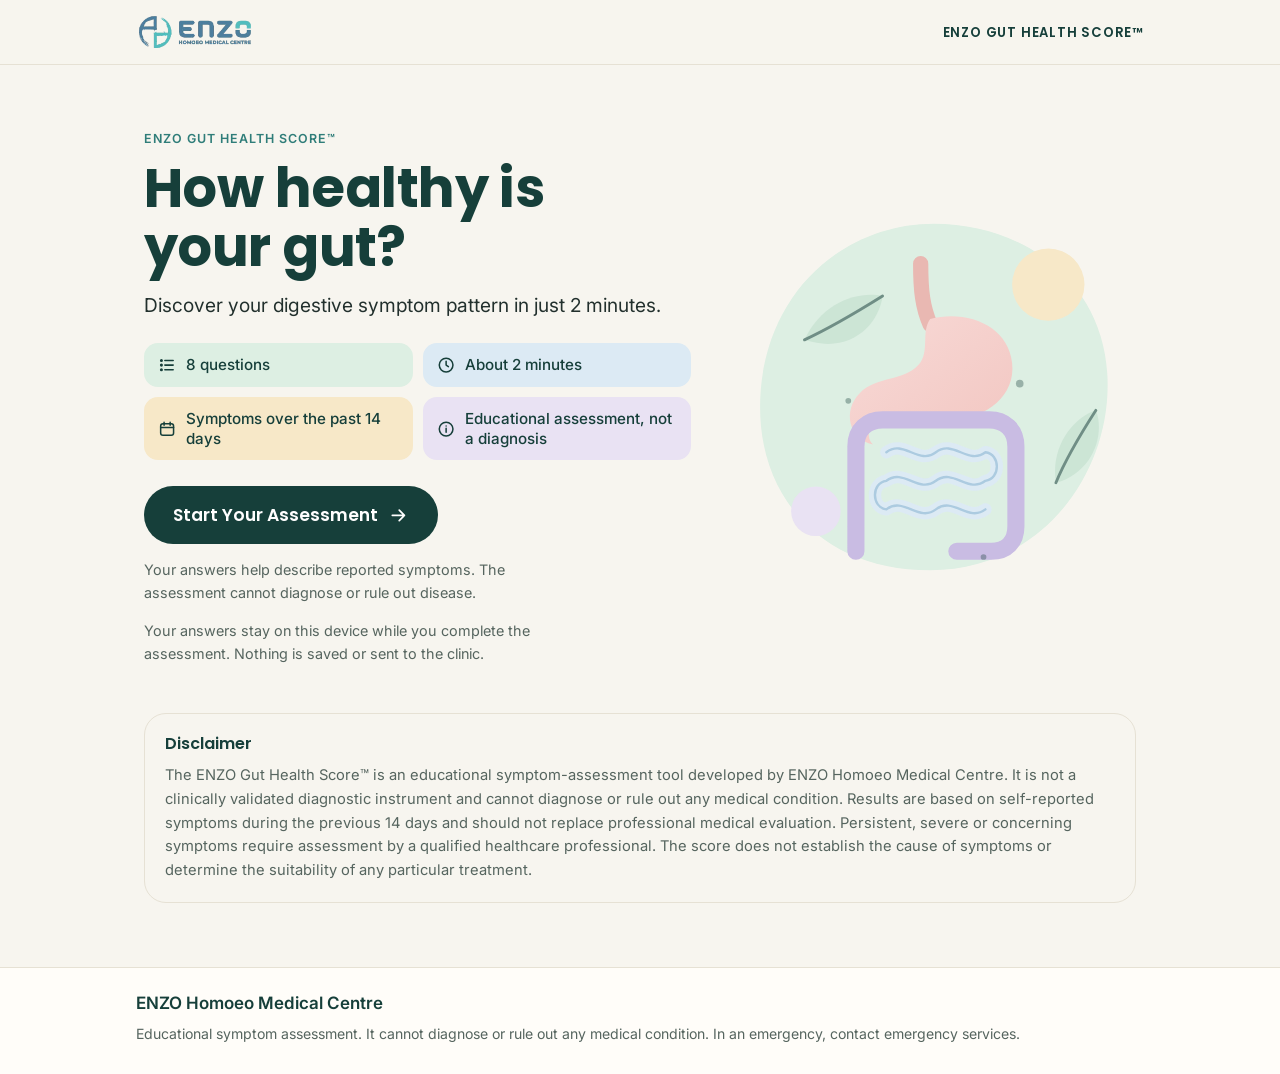
==== score/index.html @ ef60c64c "Add ENZO Gut Health Score public assessment app (score/) Self-contained, anonymous, no-build patient" ====
<!DOCTYPE html>
<html lang="en">
<head>
<meta charset="UTF-8" />
<meta name="viewport" content="width=device-width, initial-scale=1.0, viewport-fit=cover" />
<meta name="theme-color" content="#F7F5EF" />
<title>ENZO Gut Health Score™ · ENZO Homoeo Medical Centre</title>
<meta name="description" content="An 8-question educational digestive symptom assessment from ENZO Homoeo Medical Centre. Takes about 2 minutes. Not a diagnosis." />
<meta property="og:type" content="website" />
<meta property="og:title" content="ENZO Gut Health Score™" />
<meta property="og:description" content="How healthy is your gut? Discover your digestive symptom pattern in about 2 minutes. Educational assessment, not a diagnosis." />
<meta property="og:image" content="assets/logo-horizontal.png" />
<meta name="robots" content="index,follow" />
<!-- Add <link rel="canonical" href="https://<final-hostname>/"> once the real
     subdomain is registered and verified. See score/README.md §Deployment. -->
<link rel="icon" type="image/png" href="assets/logo-mark.png" />
<link rel="apple-touch-icon" href="assets/logo-mark.png" />
<link rel="preconnect" href="https://fonts.googleapis.com" />
<link rel="preconnect" href="https://fonts.gstatic.com" crossorigin />
<link href="https://fonts.googleapis.com/css2?family=Inter:wght@400;500;600;700&family=Poppins:wght@500;600;700&display=swap" rel="stylesheet" />
<link rel="stylesheet" href="css/gut-score.css" />
</head>
<body class="gut-score-app">
<a class="gs-skip" href="#gs-main">Skip to content</a>
<header class="gs-header">
  <div class="gs-header-in">
    <button type="button" class="gs-back" id="gsBack" hidden>
      <svg viewBox="0 0 24 24" aria-hidden="true" focusable="false"><path d="M15 18l-6-6 6-6" /></svg>
      <span>Back</span>
    </button>
    <a class="gs-brand" href="./" aria-label="ENZO Gut Health Score™ home">
      <img src="assets/logo-horizontal.png" alt="ENZO Homoeo Medical Centre" width="139" height="45" />
    </a>
    <span class="gs-product">ENZO Gut Health Score™</span>
  </div>
</header>

<main id="gs-main" class="gs-main" tabindex="-1">
  <div id="gsScreen">
    <noscript>
      <div class="gs-card">
        <h1 class="gs-h1">ENZO Gut Health Score™</h1>
        <p>This assessment needs JavaScript to calculate your score. Please enable JavaScript or use a different browser.</p>
      </div>
    </noscript>
  </div>
</main>

<div class="gs-sr" id="gsLive" aria-live="polite" aria-atomic="true"></div>

<footer class="gs-footer">
  <div class="gs-footer-in">
    <p class="gs-footer-name" id="gsClinicName">ENZO Homoeo Medical Centre</p>
    <p class="gs-footer-note">Educational symptom assessment. It cannot diagnose or rule out any medical condition. In an emergency, contact emergency services.</p>
    <nav class="gs-footer-links" id="gsFooterLinks" aria-label="Footer"></nav>
  </div>
</footer>

<script type="module" src="js/app.js"></script>
</body>
</html>
---- score/css/gut-score.css ----
/* ENZO Gut Health Score — public patient-facing styles.
   Everything is scoped under .gut-score-app; this file is never loaded by
   the staff app and the staff app's css/app.css is never loaded here. */
.gut-score-app{
  --gs-ivory:#F7F5EF; --gs-paper:#FFFDF9; --gs-ink:#163F3A; --gs-text:#22302D; --gs-muted:#56655F;
  --gs-line:#E6E1D4; --gs-sage:#DDEFE3; --gs-sage-d:#BFDDCB; --gs-pink:#F8DAD7; --gs-blue:#DCEAF4;
  --gs-lav:#E9E2F3; --gs-cream:#F7E8C8; --gs-teal:#2F7D79; --gs-slate:#4F7590;
  --gs-red:#A4281B; --gs-red-soft:#FCE9E6; --gs-amber:#8A5A00; --gs-amber-soft:#FBF0D9;
  --gs-r:22px; --gs-r-sm:14px; --gs-shadow:0 1px 2px rgba(22,63,58,.05),0 8px 24px rgba(22,63,58,.06);
  --gs-maxw:1040px; --gs-focus:0 0 0 3px var(--gs-paper),0 0 0 6px var(--gs-teal);
  margin:0; min-height:100dvh; display:flex; flex-direction:column;
  background:var(--gs-ivory); color:var(--gs-text);
  font:400 1.0625rem/1.6 "Inter",system-ui,-apple-system,"Segoe UI",Roboto,sans-serif;
  -webkit-font-smoothing:antialiased; -webkit-text-size-adjust:100%;
}
.gut-score-app *,.gut-score-app *::before,.gut-score-app *::after{box-sizing:border-box;}
:where(.gut-score-app) :where(h1,h2,h3,h4,p,ul,fieldset,legend){margin:0;padding:0;}
:where(.gut-score-app) :where(ul){list-style:none;}
.gut-score-app :is(h1,h2,h3,h4,.gs-product,.gs-btn,.gs-score-num){font-family:"Poppins","Inter",system-ui,sans-serif;}
.gut-score-app :focus-visible{outline:none;box-shadow:var(--gs-focus);border-radius:10px;}
.gut-score-app [tabindex="-1"]:focus{outline:none;box-shadow:none;}
.gut-score-app a{color:var(--gs-teal);}

.gs-sr{position:absolute!important;width:1px;height:1px;overflow:hidden;clip:rect(0 0 0 0);white-space:nowrap;}
.gs-skip{position:absolute;left:12px;top:-60px;z-index:50;background:var(--gs-ink);color:#fff!important;padding:10px 16px;border-radius:10px;text-decoration:none;}
.gs-skip:focus{top:12px;}

.gs-icon{width:1.2em;height:1.2em;flex:none;fill:none;stroke:currentColor;stroke-width:2;stroke-linecap:round;stroke-linejoin:round;}

/* ---------- header ---------- */
.gs-header{position:sticky;top:0;z-index:20;background:rgba(247,245,239,.94);border-bottom:1px solid var(--gs-line);}
.gs-header-in{max-width:var(--gs-maxw);margin:0 auto;display:flex;align-items:center;gap:12px;padding:10px 16px;min-height:64px;}
.gs-brand{display:flex;flex:none;}
.gs-brand img{display:block;width:118px;height:auto;}
.gs-product{margin-left:auto;font-weight:600;font-size:.82rem;letter-spacing:.06em;text-transform:uppercase;color:var(--gs-ink);text-align:right;}
.gs-back{display:inline-flex;align-items:center;gap:4px;min-height:44px;padding:0 12px 0 6px;border:1px solid var(--gs-line);border-radius:999px;background:var(--gs-paper);color:var(--gs-ink);font:600 .9rem "Inter",sans-serif;cursor:pointer;}
.gs-back svg{width:20px;height:20px;fill:none;stroke:currentColor;stroke-width:2.2;stroke-linecap:round;stroke-linejoin:round;}
.gs-back[hidden]{display:none;}

/* ---------- layout ---------- */
.gs-main{flex:1;width:100%;max-width:var(--gs-maxw);margin:0 auto;padding:24px 16px 48px;}
.gs-main:focus{outline:none;}
.gs-card{background:var(--gs-paper);border:1px solid var(--gs-line);border-radius:var(--gs-r);padding:24px 20px;box-shadow:var(--gs-shadow);}
.gs-step{max-width:720px;margin:0 auto;}

.gs-h1{font-size:clamp(2.1rem,7vw,3.4rem);line-height:1.08;font-weight:700;color:var(--gs-ink);letter-spacing:-.01em;}
.gs-h2{font-size:clamp(1.35rem,4.4vw,1.75rem);line-height:1.25;font-weight:600;color:var(--gs-ink);}
.gs-h3{font-size:1.2rem;line-height:1.3;font-weight:600;color:var(--gs-ink);margin-bottom:10px;}
.gs-h4{font-size:1rem;font-weight:600;color:var(--gs-ink);margin:20px 0 6px;}
.gs-eyebrow{display:block;font-size:.78rem;font-weight:600;letter-spacing:.08em;text-transform:uppercase;color:var(--gs-teal);margin-bottom:10px;}
.gs-lead{font-size:1.2rem;color:var(--gs-text);margin:14px 0 22px;}
.gs-small{font-size:.9rem;color:var(--gs-muted);}
.gs-note{font-size:.9rem;color:var(--gs-muted);margin-top:16px;padding-top:14px;border-top:1px dashed var(--gs-line);}
.gs-card :where(p+p){margin-top:10px;}

/* ---------- buttons ---------- */
.gs-btn{display:inline-flex;align-items:center;justify-content:center;gap:10px;min-height:52px;padding:12px 22px;border-radius:999px;border:1.5px solid transparent;font-weight:600;font-size:1rem;line-height:1.2;text-decoration:none;cursor:pointer;transition:background-color .2s,transform .2s,border-color .2s;}
.gs-btn-primary{background:var(--gs-ink);color:#fff;}
.gs-btn-primary:hover{background:#0F2F2B;transform:translateY(-1px);}
.gs-btn-ghost{background:transparent;color:var(--gs-ink);border-color:#CFC8B6;}
.gs-btn-ghost:hover{background:var(--gs-sage);}
.gs-btn-lg{min-height:58px;padding:14px 28px;font-size:1.08rem;}
.gs-btn-emergency{background:var(--gs-red);color:#fff!important;}
.gs-btn-emergency:hover{background:#86200F;}

/* ---------- intro ---------- */
.gs-hero{display:grid;gap:24px;align-items:center;padding:8px 0 28px;}
.gs-hero-art{order:-1;max-width:260px;margin:0 auto;width:100%;}
.gs-illus{display:block;width:100%;height:auto;}
.gs-facts{display:grid;grid-template-columns:1fr 1fr;gap:10px;margin-bottom:26px;}
.gs-facts li{display:flex;align-items:center;gap:10px;padding:12px 14px;border-radius:var(--gs-r-sm);font-size:.95rem;font-weight:500;color:var(--gs-ink);line-height:1.3;}
.gs-facts li:nth-child(1){background:var(--gs-sage);} .gs-facts li:nth-child(2){background:var(--gs-blue);}
.gs-facts li:nth-child(3){background:var(--gs-cream);} .gs-facts li:nth-child(4){background:var(--gs-lav);}
.gs-hero .gs-small{margin-top:14px;max-width:46ch;}
.gs-disclaimer{background:transparent;border:1px solid var(--gs-line);border-radius:var(--gs-r);padding:20px;margin-top:8px;}
.gs-disclaimer .gs-h3{font-size:1rem;}
.gs-disclaimer p{font-size:.92rem;color:var(--gs-muted);}

/* ---------- progress ---------- */
.gs-progress{margin-bottom:22px;}
.gs-progress-text{display:flex;justify-content:space-between;font-size:.88rem;font-weight:600;color:var(--gs-muted);margin-bottom:8px;}
.gs-progress-track{height:8px;border-radius:999px;background:#ECE7DA;overflow:hidden;}
.gs-progress-track span{display:block;height:100%;border-radius:inherit;background:var(--gs-teal);transition:width .35s ease;}

/* ---------- question ---------- */
.gs-fieldset{border:0;min-width:0;}
.gs-legend{display:block;width:100%;margin-bottom:6px;}
.gs-qtext{display:block;font:600 clamp(1.2rem,4.2vw,1.5rem)/1.35 "Poppins","Inter",sans-serif;color:var(--gs-ink);}
.gs-help{margin:10px 0 0;font-size:.95rem;color:var(--gs-muted);}
.gs-options,.gs-checks{display:grid;gap:10px;margin-top:20px;}
.gs-option{position:relative;display:flex;align-items:center;gap:14px;min-height:64px;padding:14px 16px;border:1.5px solid var(--gs-line);border-radius:var(--gs-r-sm);background:#fff;cursor:pointer;transition:border-color .2s,background-color .2s;}
.gs-option:hover{border-color:var(--gs-sage-d);background:#FBFDFB;}
.gs-option input{position:absolute;opacity:0;width:1px;height:1px;}
.gs-option-body{flex:1;display:flex;flex-wrap:wrap;align-items:baseline;justify-content:space-between;gap:2px 12px;}
.gs-option-label{font-weight:600;color:var(--gs-ink);font-size:1.05rem;}
.gs-option-detail{color:var(--gs-muted);font-size:.95rem;}
.gs-option-check{display:grid;place-items:center;width:28px;height:28px;border-radius:50%;border:2px solid #BDB6A4;color:transparent;flex:none;}
.gs-option-check .gs-icon{width:16px;height:16px;stroke-width:3;}
.gs-option:has(input:checked){border-color:var(--gs-teal);background:var(--gs-sage);}
.gs-option:has(input:checked) .gs-option-check{background:var(--gs-teal);border-color:var(--gs-teal);color:#fff;}
.gs-option:has(input:focus-visible){box-shadow:var(--gs-focus);}
.gs-error{min-height:1.5em;margin-top:12px;color:var(--gs-red);font-weight:600;font-size:.95rem;}
.gs-error:empty{min-height:0;margin:0;}
.gs-fieldset[aria-invalid="true"] .gs-option,.gs-fieldset[aria-invalid="true"] .gs-check{border-color:#D9A79F;}
.gs-nav{display:flex;justify-content:space-between;gap:12px;margin-top:24px;}
.gs-nav .gs-btn-primary{flex:1;max-width:280px;margin-left:auto;}

/* ---------- warning-sign check ---------- */
.gs-step .gs-h2{margin-bottom:18px;}
.gs-check{position:relative;display:flex;align-items:center;gap:14px;min-height:56px;padding:12px 16px;border:1.5px solid var(--gs-line);border-radius:var(--gs-r-sm);background:#fff;cursor:pointer;font-weight:500;color:var(--gs-ink);}
.gs-check input{position:absolute;opacity:0;width:1px;height:1px;}
.gs-check-box{display:grid;place-items:center;width:26px;height:26px;border-radius:7px;border:2px solid #BDB6A4;color:transparent;flex:none;}
.gs-check-box .gs-icon{width:16px;height:16px;stroke-width:3;}
.gs-check:has(input:checked){border-color:var(--gs-ink);background:#F3F1EA;}
.gs-check:has(input:checked) .gs-check-box{background:var(--gs-ink);border-color:var(--gs-ink);color:#fff;}
.gs-check:has(input:focus-visible){box-shadow:var(--gs-focus);}
.gs-check-none{margin-top:8px;background:var(--gs-sage);}
.gs-inline-alert{display:flex;gap:12px;align-items:flex-start;margin-top:18px;padding:14px 16px;border-radius:var(--gs-r-sm);background:var(--gs-red-soft);border:1.5px solid #E4A69C;color:var(--gs-red);}
.gs-inline-alert p{color:#5E1A10;}

/* ---------- results ---------- */
.gs-results{display:grid;gap:18px;max-width:780px;margin:0 auto;}
.gs-score-row{display:grid;grid-template-columns:auto 1fr;align-items:center;gap:8px 20px;margin-top:18px;}
.gs-ring{--p:0;grid-row:1;grid-column:1;width:132px;height:132px;border-radius:50%;
  background:radial-gradient(closest-side,var(--gs-paper) 76%,transparent 77%),conic-gradient(var(--gs-teal) calc(var(--p)*1%),#ECE7DA 0);}
.gs-score{grid-row:1;grid-column:1;display:flex;align-items:baseline;justify-content:center;width:132px;color:var(--gs-ink);}
.gs-score-num{font-size:2.9rem;font-weight:700;line-height:1;}
.gs-score-max{font-size:1.05rem;font-weight:600;color:var(--gs-muted);margin-left:4px;}
.gs-band{grid-row:1;grid-column:2;padding:16px 18px;border-radius:var(--gs-r-sm);}
.gs-band .gs-h3{margin-bottom:6px;}
.gs-band-range{font-size:.82rem;font-weight:600;color:var(--gs-muted);text-transform:uppercase;letter-spacing:.05em;margin-bottom:2px;}
.band-low{background:var(--gs-sage);} .band-mild{background:var(--gs-blue);}
.band-moderate{background:var(--gs-cream);} .band-high{background:var(--gs-pink);}

.gs-subs{display:grid;gap:16px;}
.gs-sub-top{display:flex;justify-content:space-between;gap:12px;margin-bottom:6px;font-weight:500;color:var(--gs-ink);}
.gs-sub-val{font-weight:700;font-variant-numeric:tabular-nums;white-space:nowrap;}
.gs-bar{height:12px;border-radius:999px;background:#ECE7DA;overflow:hidden;}
.gs-bar span{display:block;height:100%;border-radius:inherit;background:var(--gs-teal);min-width:0;}
.gs-chips{display:flex;flex-wrap:wrap;gap:8px;margin-top:4px;}
.gs-chip{padding:8px 14px;border-radius:999px;font-weight:600;font-size:.95rem;color:var(--gs-ink);border:1px solid rgba(22,63,58,.12);}
.sub-bloatingGas.gs-chip{background:var(--gs-sage);} .sub-acidity.gs-chip{background:var(--gs-pink);}
.sub-pain.gs-chip{background:var(--gs-cream);} .sub-bowel.gs-chip{background:var(--gs-blue);}
.sub-food.gs-chip{background:var(--gs-lav);} .sub-impact.gs-chip{background:#EDE8DA;}

.gs-safety{border-radius:var(--gs-r);padding:22px 20px;border:2px solid;}
.gs-safety p+p,.gs-safety ul+p{margin-top:10px;}
.gs-safety-urgent{background:var(--gs-red-soft);border-color:var(--gs-red);}
.gs-safety-prompt{background:var(--gs-amber-soft);border-color:#C99A3D;}
.gs-safety-head{display:flex;align-items:center;gap:12px;margin-bottom:12px;}
.gs-safety-head .gs-icon{width:30px;height:30px;}
.gs-safety-urgent .gs-safety-head{color:var(--gs-red);} .gs-safety-prompt .gs-safety-head{color:var(--gs-amber);}
.gs-safety .gs-h2{color:inherit;}
.gs-safety-list{list-style:disc;padding-left:1.3em;margin:6px 0 4px;font-weight:600;}
.gs-safety-actions{display:flex;flex-wrap:wrap;align-items:center;gap:8px 14px;margin:16px 0 8px;}

.gs-cta{display:grid;gap:18px;padding:26px 22px;border-radius:var(--gs-r);background:var(--gs-ink);color:#E9F2EE;}
.gs-cta .gs-h2{color:#fff;margin-bottom:8px;}
.gs-cta .gs-btn-primary{background:var(--gs-cream);color:var(--gs-ink);}
.gs-cta .gs-btn-primary:hover{background:#fff;}
.gs-cta-fallback{font-weight:600;color:#fff;}
.gs-actions{display:flex;flex-wrap:wrap;gap:10px;margin-top:16px;}
.gs-print-meta{display:none;}

/* ---------- footer ---------- */
.gs-footer{border-top:1px solid var(--gs-line);background:var(--gs-paper);}
.gs-footer-in{max-width:var(--gs-maxw);margin:0 auto;padding:22px 16px 28px;display:grid;gap:6px;}
.gs-footer-name{font-weight:600;color:var(--gs-ink);}
.gs-footer-note{font-size:.88rem;color:var(--gs-muted);}
.gs-footer-links{display:flex;flex-wrap:wrap;gap:16px;font-size:.92rem;}
.gs-footer-links:empty{display:none;}

/* ---------- responsive ---------- */
@media (max-width:420px){
  .gs-product{font-size:.7rem;letter-spacing:.04em;}
  .gs-brand img{width:100px;}
  .gs-facts{grid-template-columns:1fr;}
  .gs-score-row{grid-template-columns:1fr;justify-items:center;}
  .gs-ring,.gs-score{grid-column:1;}
  .gs-band{grid-row:2;grid-column:1;width:100%;}
  .gs-nav .gs-btn-ghost{padding:12px 16px;}
}
@media (min-width:768px){
  .gs-main{padding:40px 24px 64px;}
  .gs-card{padding:32px;}
  .gs-hero{grid-template-columns:1.15fr .85fr;gap:40px;padding:24px 0 40px;}
  .gs-hero-art{order:0;max-width:400px;}
  .gs-cta{padding:32px;}
  .gs-cta-split{grid-template-columns:1fr auto;align-items:center;}
  .gs-safety{padding:28px 32px;}
}

@media (prefers-reduced-motion:reduce){
  .gut-score-app *{transition:none!important;animation:none!important;scroll-behavior:auto!important;}
  .gs-btn:hover{transform:none;}
}
@media (forced-colors:active){
  .gs-option:has(input:checked),.gs-check:has(input:checked){outline:3px solid Highlight;}
  .gs-bar span,.gs-progress-track span{background:Highlight;forced-color-adjust:none;}
}

/* ---------- print: the result only, no navigation ---------- */
@media print{
  .gut-score-app{background:#fff;font-size:11pt;}
  .gs-header,.gs-footer,.gs-skip,.gs-actions,.gs-cta-action,.gs-safety-actions .gs-btn,.gs-privacy{display:none!important;}
  .gs-main{padding:0;max-width:none;}
  .gs-card,.gs-safety,.gs-cta{box-shadow:none;break-inside:avoid;}
  .gs-cta{background:#fff;color:#000;border:1px solid #999;}
  .gs-cta .gs-h2{color:#000;}
  .gs-ring,.gs-bar,.gs-bar span{-webkit-print-color-adjust:exact;print-color-adjust:exact;}
  .gs-print-meta{display:block;font-size:9pt;color:#555;}
}
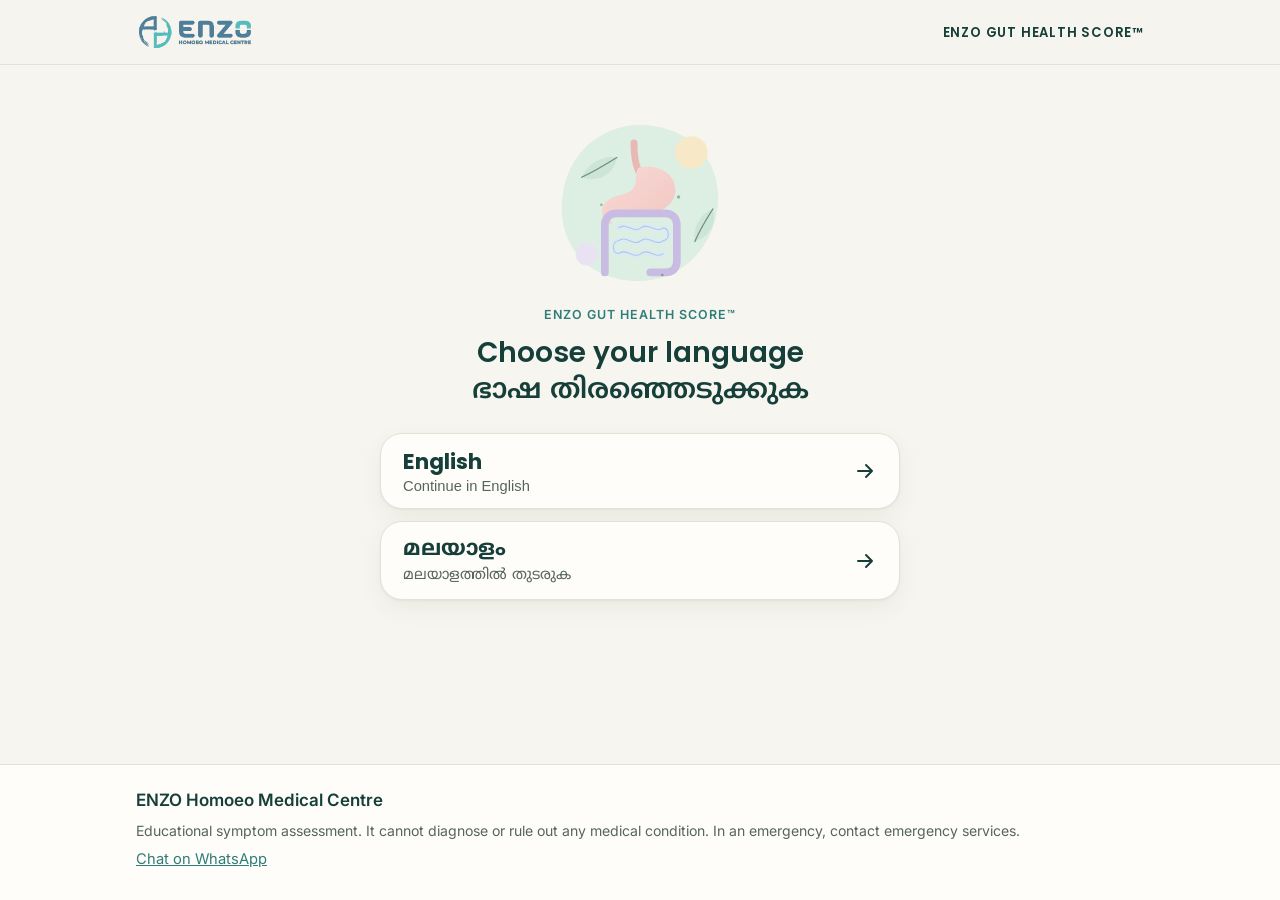
==== commit 95fc0012: "Gut Health Score: Malayalam, language choice, WhatsApp lead button, photo slots - New first screen t" ====
--- a/score/index.html
+++ b/score/index.html
@@ -8,8 +8,12 @@
 <meta name="description" content="An 8-question educational digestive symptom assessment from ENZO Homoeo Medical Centre. Takes about 2 minutes. Not a diagnosis." />
 <meta property="og:type" content="website" />
 <meta property="og:title" content="ENZO Gut Health Score™" />
-<meta property="og:description" content="How healthy is your gut? Discover your digestive symptom pattern in about 2 minutes. Educational assessment, not a diagnosis." />
-<meta property="og:image" content="assets/logo-horizontal.png" />
+<meta property="og:description" content="How healthy is your gut? 8 questions, about 2 minutes, in English or Malayalam. Educational assessment, not a diagnosis." />
+<meta property="og:image" content="https://ihkarise.github.io/ENZO-CLINIC-/score/assets/share.jpg" />
+<meta property="og:image:width" content="1200" />
+<meta property="og:image:height" content="630" />
+<meta property="og:url" content="https://ihkarise.github.io/ENZO-CLINIC-/score/" />
+<meta name="twitter:card" content="summary_large_image" />
 <meta name="robots" content="index,follow" />
 <!-- Add <link rel="canonical" href="https://<final-hostname>/"> once the real
      subdomain is registered and verified. See score/README.md §Deployment. -->
@@ -17,11 +21,11 @@
 <link rel="apple-touch-icon" href="assets/logo-mark.png" />
 <link rel="preconnect" href="https://fonts.googleapis.com" />
 <link rel="preconnect" href="https://fonts.gstatic.com" crossorigin />
-<link href="https://fonts.googleapis.com/css2?family=Inter:wght@400;500;600;700&family=Poppins:wght@500;600;700&display=swap" rel="stylesheet" />
+<link href="https://fonts.googleapis.com/css2?family=Inter:wght@400;500;600;700&family=Noto+Sans+Malayalam:wght@400;500;600;700&family=Poppins:wght@500;600;700&display=swap" rel="stylesheet" />
 <link rel="stylesheet" href="css/gut-score.css" />
 </head>
 <body class="gut-score-app">
-<a class="gs-skip" href="#gs-main">Skip to content</a>
+<a class="gs-skip" id="gsSkip" href="#gs-main">Skip to content</a>
 <header class="gs-header">
   <div class="gs-header-in">
     <button type="button" class="gs-back" id="gsBack" hidden>
@@ -32,6 +36,7 @@
       <img src="assets/logo-horizontal.png" alt="ENZO Homoeo Medical Centre" width="139" height="45" />
     </a>
     <span class="gs-product">ENZO Gut Health Score™</span>
+    <div class="gs-lang" id="gsLang" role="group" aria-label="Language" hidden></div>
   </div>
 </header>
 
@@ -51,7 +56,7 @@
 <footer class="gs-footer">
   <div class="gs-footer-in">
     <p class="gs-footer-name" id="gsClinicName">ENZO Homoeo Medical Centre</p>
-    <p class="gs-footer-note">Educational symptom assessment. It cannot diagnose or rule out any medical condition. In an emergency, contact emergency services.</p>
+    <p class="gs-footer-note" id="gsFooterNote">Educational symptom assessment. It cannot diagnose or rule out any medical condition. In an emergency, contact emergency services.</p>
     <nav class="gs-footer-links" id="gsFooterLinks" aria-label="Footer"></nav>
   </div>
 </footer>
--- a/score/css/gut-score.css
+++ b/score/css/gut-score.css
@@ -170,6 +170,60 @@
 .gs-footer-links{display:flex;flex-wrap:wrap;gap:16px;font-size:.92rem;}
 .gs-footer-links:empty{display:none;}
 
+/* ---------- Malayalam ---------- */
+html:lang(ml) .gut-score-app,html:lang(ml) .gut-score-app :is(h1,h2,h3,h4,.gs-btn,.gs-qtext){font-family:"Noto Sans Malayalam","Inter",system-ui,sans-serif;}
+html:lang(ml) .gut-score-app{line-height:1.75;}
+html:lang(ml) .gs-h1{font-size:clamp(1.8rem,6vw,2.8rem);line-height:1.3;}
+html:lang(ml) .gs-eyebrow,html:lang(ml) .gs-band-range{text-transform:none;letter-spacing:0;}
+[lang="ml"]{font-family:"Noto Sans Malayalam","Inter",system-ui,sans-serif;}
+
+/* ---------- header language switch ---------- */
+.gs-lang{display:inline-flex;flex:none;margin-left:12px;padding:3px;border:1px solid var(--gs-line);border-radius:999px;background:var(--gs-paper);}
+.gs-lang[hidden]{display:none;}
+.gs-lang button{min-height:38px;padding:0 12px;border:0;border-radius:999px;background:transparent;color:var(--gs-ink);font:600 .85rem "Inter","Noto Sans Malayalam",sans-serif;cursor:pointer;}
+.gs-lang button[lang="ml"]{font-family:"Noto Sans Malayalam",sans-serif;}
+.gs-lang button[aria-pressed="true"]{background:var(--gs-ink);color:#fff;}
+
+/* ---------- language choice screen ---------- */
+.gs-langpick{max-width:520px;margin:0 auto;text-align:center;padding:8px 0 24px;}
+.gs-langpick-art{width:180px;margin:0 auto 12px;}
+.gs-langpick .gs-h2 span{display:block;}
+.gs-langpick-ml{margin-top:4px;}
+.gs-langpick-btns{display:grid;gap:12px;margin-top:24px;}
+.gs-langbtn{display:grid;grid-template-columns:1fr auto;align-items:center;gap:2px 12px;width:100%;min-height:76px;padding:14px 22px;text-align:left;border:1.5px solid var(--gs-line);border-radius:var(--gs-r);background:var(--gs-paper);color:var(--gs-ink);cursor:pointer;box-shadow:var(--gs-shadow);transition:border-color .2s,background-color .2s;}
+.gs-langbtn:hover{border-color:var(--gs-teal);background:var(--gs-sage);}
+.gs-langbtn-name{font:700 1.35rem/1.3 "Poppins","Noto Sans Malayalam",sans-serif;}
+.gs-langbtn[lang="ml"] .gs-langbtn-name,.gs-langbtn[lang="ml"] .gs-langbtn-sub{font-family:"Noto Sans Malayalam",sans-serif;}
+.gs-langbtn-sub{grid-column:1;font-size:.92rem;color:var(--gs-muted);}
+.gs-langbtn .gs-icon{grid-column:2;grid-row:1/span 2;width:24px;height:24px;}
+
+/* ---------- optional photos ---------- */
+.gs-hero-photo img{display:block;width:100%;height:auto;aspect-ratio:1;object-fit:cover;border-radius:44% 56% 52% 48% / 48% 46% 54% 52%;}
+.gs-hero-art.has-photo .gs-illus{display:none;}
+.gs-wa-photo{flex:none;}
+.gs-wa-photo img{display:block;width:96px;height:96px;border-radius:50%;object-fit:cover;border:3px solid #fff;box-shadow:var(--gs-shadow);}
+
+/* ---------- WhatsApp lead card ---------- */
+.gs-wa{display:flex;flex-wrap:wrap;gap:16px 22px;align-items:flex-start;padding:24px 20px;border-radius:var(--gs-r);background:var(--gs-sage);border:1.5px solid var(--gs-sage-d);}
+.gs-wa-body{flex:1;min-width:240px;}
+.gs-wa .gs-h2{margin-bottom:8px;}
+.gs-wa-score{font-size:1.1rem;color:var(--gs-ink);margin-bottom:8px;}
+.gs-wa-score strong{font-family:"Poppins",sans-serif;font-size:1.35rem;}
+.gs-btn-wa{width:100%;max-width:420px;margin:14px 0 8px;background:#1B7F4C;color:#fff!important;min-height:58px;font-size:1.05rem;}
+.gs-btn-wa:hover{background:#146A3E;transform:translateY(-1px);}
+.gs-btn-wa .gs-icon{width:24px;height:24px;}
+.gs-wa-urgent{display:flex;gap:8px;align-items:flex-start;margin-top:10px;font-weight:600;color:var(--gs-red);}
+@media (max-width:640px){ .gs-product{display:none;} .gs-lang{margin-left:auto;} }
+@media (max-width:420px){
+  .gs-header-in{gap:8px;padding:8px 12px;}
+  .gs-back{padding:0 10px;min-width:44px;justify-content:center;}
+  .gs-back span{position:absolute;width:1px;height:1px;overflow:hidden;clip:rect(0 0 0 0);white-space:nowrap;}
+  .gs-lang{margin-left:auto;}
+  .gs-lang button{padding:0 9px;font-size:.8rem;min-height:36px;}
+}
+@media (min-width:768px){ .gs-wa{padding:28px 32px;} }
+@media print{ .gs-lang,.gs-btn-wa{display:none!important;} .gs-wa{background:#fff;border:1px solid #999;} }
+
 /* ---------- responsive ---------- */
 @media (max-width:420px){
   .gs-product{font-size:.7rem;letter-spacing:.04em;}
